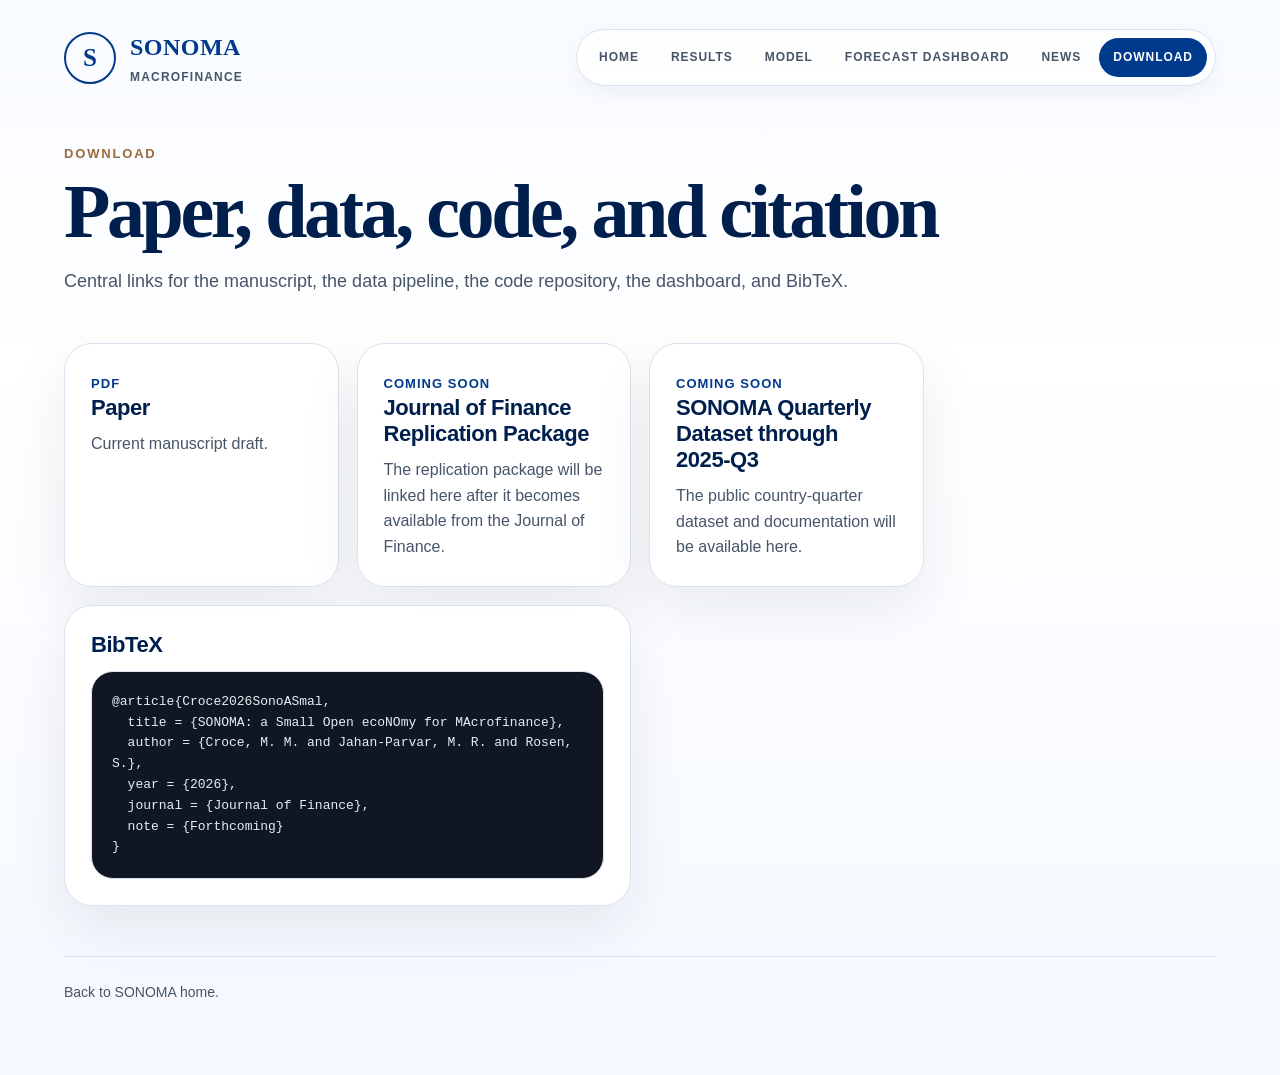
==== downloads/index.html @ 6013c74a "Initial SONOMA website" ====
<!doctype html>
<html lang="en">
<head><meta charset="utf-8"><meta name="viewport" content="width=device-width, initial-scale=1"><title>Download | SONOMA</title><link rel="icon" type="image/png" href="../assets/favicon.png"><link rel="shortcut icon" href="../assets/favicon.ico"><link rel="stylesheet" href="../styles.css"></head>
<body><main class="site-page">
  <header class="page-header"><a class="brand" href="../index.html"><span class="brand-mark">S</span><span><span class="brand-name">SONOMA</span><span class="brand-subtitle">Macrofinance</span></span></a><nav class="page-nav"><a href="../index.html">Home</a><a href="../results/index.html">Results</a><a href="../model/index.html">Model</a><a href="../plots/index.html">Forecast Dashboard</a><a href="../news/index.html">News</a><a href="index.html" aria-current="page">Download</a></nav></header>
  <section class="hero hero-full"><div class="hero-copy"><p class="eyebrow">Download</p><h1>Paper, data, code, and citation</h1><p class="intro">Central links for the manuscript, the data pipeline, the code repository, the dashboard, and BibTeX.</p></div></section>
  <section class="section"><div class="grid-4"><a class="download-card" href="../assets/SONOMA_ALL_PAGES.pdf"><span class="label">PDF</span><h3>Paper</h3><p>Current manuscript draft.</p></a><article class="download-card"><span class="label">Coming Soon</span><h3>Journal of Finance Replication Package</h3><p>The replication package will be linked here after it becomes available from the Journal of Finance.</p></article><article class="download-card"><span class="label">Coming Soon</span><h3>SONOMA Quarterly Dataset through 2025-Q3</h3><p>The public country-quarter dataset and documentation will be available here.</p></article><article class="download-card citation-card" aria-labelledby="bibtex-title"><h3 id="bibtex-title">BibTeX</h3><pre class="bibtex"><code>@article{Croce2026SonoASmal,
  title = {SONOMA: a Small Open ecoNOmy for MAcrofinance},
  author = {Croce, M. M. and Jahan-Parvar, M. R. and Rosen, S.},
  year = {2026},
  journal = {Journal of Finance},
  note = {Forthcoming}
}</code></pre></article></div></section>
  <footer class="footer">Back to <a href="../index.html">SONOMA home</a>.</footer>
</main></body></html>
---- styles.css ----
:root {
  --blue: #003a8c;
  --blue-dark: #001f4d;
  --blue-soft: #eef4ff;
  --green: #1f7a3f;
  --ink: #0f172a;
  --muted: #475569;
  --line: #d9e2ef;
  --paper: #ffffff;
  --accent: #9b6a3c;
  --accent-soft: #f7efe6;
  --bg: linear-gradient(180deg, #f8fbff 0%, #ffffff 34%, #f4f8ff 100%);
  --shadow: 0 22px 60px rgba(15, 23, 42, 0.08);
}

* { box-sizing: border-box; }
html { scroll-behavior: smooth; }
body {
  margin: 0;
  font-family: "Avenir Next", "Avenir Next LT Pro", -apple-system, BlinkMacSystemFont, "Segoe UI", Arial, sans-serif;
  color: var(--ink);
  background: var(--bg);
  line-height: 1.6;
}
a { color: inherit; text-decoration: none; }
img { display: block; max-width: 100%; }

.site-page { max-width: 1200px; margin: 0 auto; padding: 28px 24px 72px; }
.page-header { display: flex; justify-content: space-between; align-items: center; gap: 20px; margin-bottom: 44px; }
.brand { display: inline-flex; align-items: center; gap: 14px; color: var(--blue); }
.brand-mark { display: grid; width: 52px; height: 52px; place-items: center; border: 2px solid var(--blue); border-radius: 50%; font-family: Georgia, serif; font-size: 25px; font-weight: 700; }
.brand-name { font-family: Georgia, serif; font-size: 24px; font-weight: 700; letter-spacing: 0.02em; }
.brand-subtitle { display: block; margin-top: 2px; color: var(--muted); font-size: 12px; font-weight: 800; letter-spacing: 0.1em; text-transform: uppercase; }
.page-nav { display: inline-flex; align-items: center; gap: 4px; border: 1px solid var(--line); border-radius: 999px; padding: 8px; background: rgba(255, 255, 255, 0.88); box-shadow: 0 8px 24px rgba(15, 23, 42, 0.05); }
.page-nav a { padding: 10px 14px; border-radius: 999px; color: var(--muted); font-size: 12px; font-weight: 800; letter-spacing: 0.08em; text-transform: uppercase; white-space: nowrap; }
.page-nav a[aria-current="page"] { background: var(--blue); color: var(--paper); }

.hero { display: grid; grid-template-columns: minmax(0, 1.08fr) minmax(340px, 0.92fr); gap: 34px; align-items: end; margin-bottom: 34px; }
.hero-copy { padding: 12px 0; }
.hero-full { display: block; }
.hero-full .hero-copy { text-align: left; }
.hero-full .intro { max-width: none; margin-left: auto; margin-right: auto; }
.hero-full .button-row { justify-content: center; }
.model-intro .intro { max-width: none; }
.model-core-card { width: 100%; }
.model-core-card p:last-child { max-width: none; margin: 10px 0 0; color: var(--muted); font-size: 18px; line-height: 1.65; }
.home-overview { display: grid; grid-template-columns: minmax(0, 1fr); gap: 22px; }
.abstract-card .eyebrow { margin-bottom: 10px; }
.abstract-card h2 { margin-bottom: 18px; }
.eyebrow { margin: 0 0 10px; color: var(--accent); font-size: 13px; font-weight: 800; letter-spacing: 0.14em; text-transform: uppercase; }
h1 { margin: 0; color: var(--blue-dark); font-family: Georgia, serif; font-size: clamp(43px, 6.4vw, 76px); line-height: 0.98; letter-spacing: -0.045em; }
h2 { margin: 0; color: var(--blue-dark); font-family: Georgia, serif; font-size: clamp(28px, 3.6vw, 46px); line-height: 1.1; letter-spacing: -0.03em; }
h3 { margin: 0; color: var(--blue-dark); font-size: 22px; line-height: 1.18; letter-spacing: -0.02em; }
p { overflow-wrap: anywhere; }
.intro { max-width: 780px; margin: 18px 0 0; color: var(--muted); font-size: 18px; line-height: 1.65; }
.results-intro .intro { max-width: none; }

.hero-panel, .card, .figure-card, .callout, .download-card, .latest-news, .dashboard-card { border: 1px solid var(--line); border-radius: 28px; background: rgba(255, 255, 255, 0.96); box-shadow: var(--shadow); }
.hero-panel { padding: 26px; }
.metric-grid { display: grid; grid-template-columns: repeat(2, 1fr); gap: 14px; margin-top: 22px; }
.metric { border: 1px solid var(--line); border-radius: 20px; background: var(--paper); padding: 18px; }
.metric strong { display: block; color: var(--blue); font-size: 28px; line-height: 1; }
.metric span { display: block; margin-top: 8px; color: var(--muted); font-size: 13px; font-weight: 750; letter-spacing: 0.04em; text-transform: uppercase; }
.button-row { display: flex; flex-wrap: wrap; gap: 12px; margin-top: 26px; }
.button { display: inline-flex; align-items: center; justify-content: center; min-height: 44px; border: 1px solid var(--blue); border-radius: 999px; padding: 10px 16px; color: var(--blue); font-size: 13px; font-weight: 800; letter-spacing: 0.06em; text-transform: uppercase; }
.button.primary { background: var(--blue); color: white; }

.section { margin-top: 34px; }
.section-head { display: flex; justify-content: space-between; align-items: end; gap: 24px; margin-bottom: 18px; }
.section-head p { max-width: 620px; margin: 0; color: var(--muted); }
.grid-2, .grid-3, .grid-4 { display: grid; gap: 18px; }
.grid-2 { grid-template-columns: repeat(2, minmax(0, 1fr)); }
.grid-3 { grid-template-columns: repeat(3, minmax(0, 1fr)); }
.grid-4 { grid-template-columns: repeat(4, minmax(0, 1fr)); }
.card, .download-card { padding: 26px; }
.card p, .download-card p { margin: 10px 0 0; color: var(--muted); }
.meta { color: var(--accent); font-size: 12px; font-weight: 800; letter-spacing: 0.1em; text-transform: uppercase; }
.author-card { min-height: 150px; overflow: hidden; }
.author-card h3 { margin-top: 10px; }
.author-photo { width: calc(100% + 52px); max-width: none; height: 230px; margin: -26px -26px 22px; object-fit: cover; object-position: center top; border-bottom: 1px solid var(--line); }
.latest-news { padding: 26px; }
.results-list { display: grid; gap: 38px; }
.result-fact-card { display: grid; grid-template-columns: minmax(250px, 0.34fr) minmax(0, 0.66fr); gap: 24px; align-items: center; padding: 26px; }
.result-fact-card .figure-card { box-shadow: none; }
.result-fact-card .figure-card figcaption { font-size: 13px; }
.result-fact-card .figure-card img { width: 100%; max-height: 460px; object-fit: contain; background: #fff; }
.result-fact-card .result-figure-wide img { max-height: 520px; }
.result-fact-card .result-figure-extra-wide img { max-height: 620px; }
.result-fact-copy p:last-child { margin: 12px 0 0; color: var(--muted); }
.result-fact-copy h3 { margin-top: 8px; font-size: 26px; }
.result-fact-card:nth-child(even) .result-fact-copy { order: 2; }
.result-fact-card:nth-child(even) .figure-card { order: 1; }
.result-fact-card.figure-dominant { grid-template-columns: 1fr; }
.result-fact-card.figure-dominant .result-fact-copy, .result-fact-card.figure-dominant .figure-card { order: initial; }
.result-fact-card.result-side-figure { grid-template-columns: minmax(250px, 0.32fr) minmax(0, 0.68fr); }
.result-fact-card.result-side-figure .result-fact-copy { order: 1; }
.result-fact-card.result-side-figure .figure-card { order: 2; }
.result-fact-card .result-figure-side img { max-height: 440px; }
.latest-news-head { display: flex; justify-content: space-between; align-items: center; gap: 16px; margin-bottom: 8px; }
.latest-news-head .eyebrow { margin: 0; }
.latest-news-head a { color: var(--blue); font-size: 12px; font-weight: 850; letter-spacing: 0.08em; text-transform: uppercase; }
.news-mini-list { display: grid; gap: 0; margin-top: 18px; border-top: 1px solid var(--line); }
.news-mini { display: grid; grid-template-columns: 92px 1fr; gap: 18px; padding: 16px 0; border-bottom: 1px solid var(--line); }
.news-mini time { color: var(--accent); font-size: 12px; font-weight: 850; letter-spacing: 0.08em; text-transform: uppercase; }
.news-mini span { color: var(--muted); font-size: 15px; line-height: 1.45; }
.figure-card { overflow: hidden; margin: 0; }
.figure-card img { width: 100%; background: white; }
.figure-card figcaption { border-top: 1px solid var(--line); padding: 15px 18px; color: var(--muted); font-size: 14px; font-weight: 700; }
.split { display: grid; grid-template-columns: 0.94fr 1.06fr; gap: 22px; align-items: start; }
.callout { padding: 26px; background: linear-gradient(135deg, #ffffff, #f7fbff); }
.callout p { color: var(--muted); }
.shock-number { display: grid; width: 38px; height: 38px; place-items: center; margin-bottom: 14px; border-radius: 999px; background: var(--blue-soft); color: var(--blue); font-weight: 850; }
.download-card { display: block; min-height: 158px; }
.citation-card { grid-column: span 2; min-width: 0; }
.citation-card .bibtex { margin-bottom: 0; white-space: pre-wrap; overflow-wrap: anywhere; }
.dashboard-launch { display: grid; grid-template-columns: minmax(0, 0.95fr) minmax(340px, 1.05fr); gap: 34px; align-items: center; min-height: calc(100vh - 150px); }
.dashboard-card { padding: 34px; }
.dashboard-card h2 { margin-top: 10px; }
.dashboard-card p { color: var(--muted); }
.download-card .label { color: var(--blue); font-size: 13px; font-weight: 850; letter-spacing: 0.08em; text-transform: uppercase; }
.bibtex { overflow-x: auto; border: 1px solid var(--line); border-radius: 22px; background: #101723; color: #e7edf4; padding: 20px; }
.footer { margin-top: 50px; border-top: 1px solid var(--line); padding-top: 24px; color: var(--muted); font-size: 14px; }

@media (max-width: 980px) {
  .page-header, .hero, .split, .dashboard-launch { grid-template-columns: 1fr; }
  .page-header { display: grid; justify-content: stretch; }
  .page-nav { justify-content: center; flex-wrap: wrap; border-radius: 24px; }
  .grid-2, .grid-3, .grid-4 { grid-template-columns: 1fr; }
  .citation-card { grid-column: auto; }
  .result-fact-card { grid-template-columns: 1fr; }
  .result-fact-card.result-side-figure { grid-template-columns: 1fr; }
  .result-fact-card:nth-child(even) .result-fact-copy, .result-fact-card:nth-child(even) .figure-card { order: initial; }
  .dashboard-launch { min-height: auto; }
}

@media (max-width: 640px) {
  .site-page { padding: 20px 16px 52px; }
  .brand { justify-content: center; }
  .brand-name { font-size: 20px; }
  .page-nav a { flex: 1 1 auto; text-align: center; }
  .metric-grid { grid-template-columns: 1fr; }
  .button-row { flex-direction: column; }
  .button { width: 100%; }
}
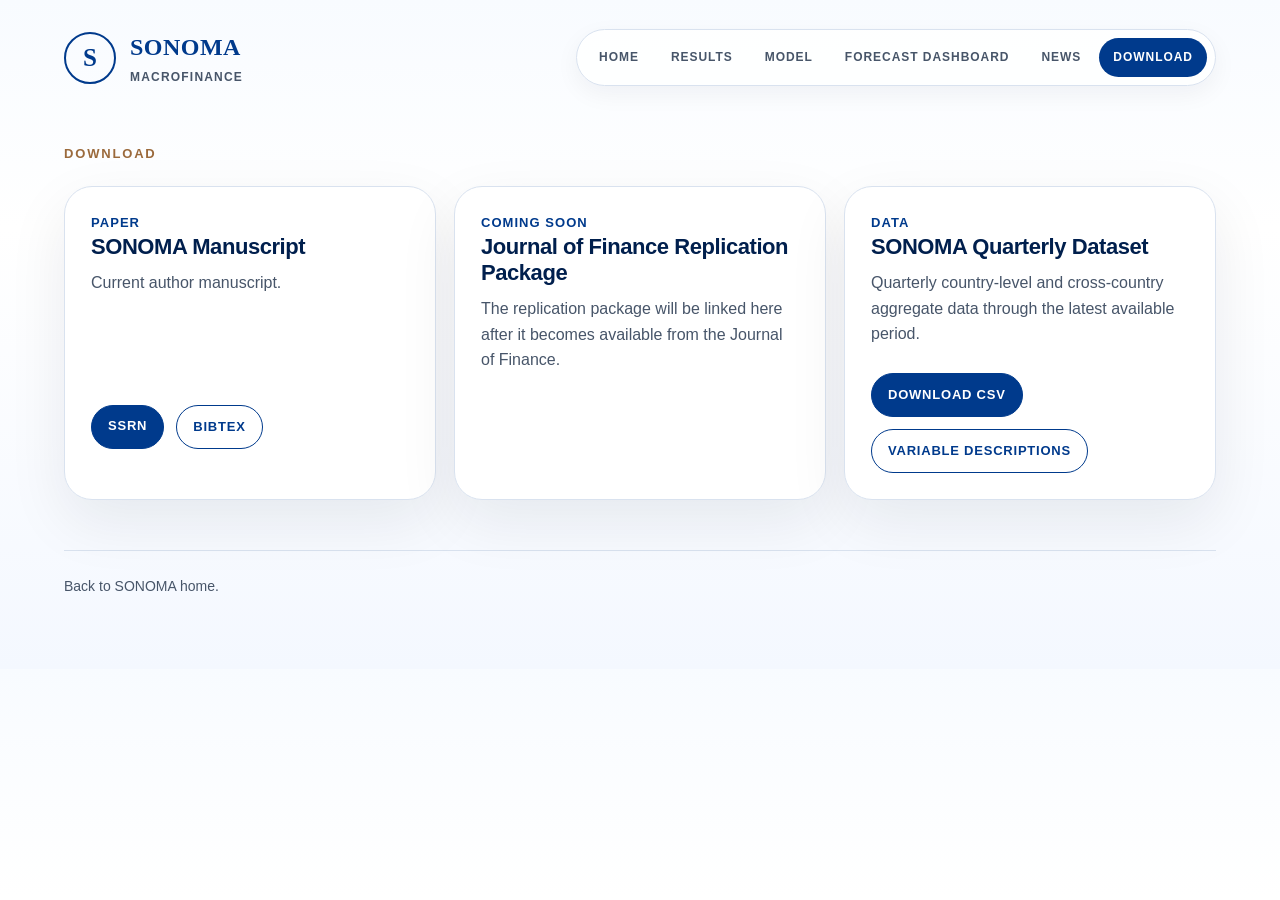
==== commit f487850f: "Update forecast page and public data downloads" ====
--- a/downloads/index.html
+++ b/downloads/index.html
@@ -3,13 +3,57 @@
 <head><meta charset="utf-8"><meta name="viewport" content="width=device-width, initial-scale=1"><title>Download | SONOMA</title><link rel="icon" type="image/png" href="../assets/favicon.png"><link rel="shortcut icon" href="../assets/favicon.ico"><link rel="stylesheet" href="../styles.css"></head>
 <body><main class="site-page">
   <header class="page-header"><a class="brand" href="../index.html"><span class="brand-mark">S</span><span><span class="brand-name">SONOMA</span><span class="brand-subtitle">Macrofinance</span></span></a><nav class="page-nav"><a href="../index.html">Home</a><a href="../results/index.html">Results</a><a href="../model/index.html">Model</a><a href="../plots/index.html">Forecast Dashboard</a><a href="../news/index.html">News</a><a href="index.html" aria-current="page">Download</a></nav></header>
-  <section class="hero hero-full"><div class="hero-copy"><p class="eyebrow">Download</p><h1>Paper, data, code, and citation</h1><p class="intro">Central links for the manuscript, the data pipeline, the code repository, the dashboard, and BibTeX.</p></div></section>
-  <section class="section"><div class="grid-4"><a class="download-card" href="../assets/SONOMA_ALL_PAGES.pdf"><span class="label">PDF</span><h3>Paper</h3><p>Current manuscript draft.</p></a><article class="download-card"><span class="label">Coming Soon</span><h3>Journal of Finance Replication Package</h3><p>The replication package will be linked here after it becomes available from the Journal of Finance.</p></article><article class="download-card"><span class="label">Coming Soon</span><h3>SONOMA Quarterly Dataset through 2025-Q3</h3><p>The public country-quarter dataset and documentation will be available here.</p></article><article class="download-card citation-card" aria-labelledby="bibtex-title"><h3 id="bibtex-title">BibTeX</h3><pre class="bibtex"><code>@article{Croce2026SonoASmal,
+  <section class="hero hero-full downloads-hero"><div class="hero-copy"><p class="eyebrow">Download</p></div></section>
+  <section class="section downloads-section"><div class="grid-3 downloads-grid">
+    <article class="download-card"><span class="label">Paper</span><h3>SONOMA Manuscript</h3><p>Current author manuscript.</p><div class="button-row"><a class="button primary" href="https://papers.ssrn.com/sol3/papers.cfm?abstract_id=3288963" target="_blank" rel="noopener noreferrer">SSRN</a><button class="button" id="copy-bibtex" type="button">BibTeX</button></div><span class="copy-feedback" id="bibtex-feedback" role="status" aria-live="polite"></span></article>
+    <article class="download-card"><span class="label">Coming Soon</span><h3>Journal of Finance Replication Package</h3><p>The replication package will be linked here after it becomes available from the Journal of Finance.</p></article>
+    <article class="download-card"><span class="label">Data</span><h3>SONOMA Quarterly Dataset</h3><p>Quarterly country-level and cross-country aggregate data through the latest available period.</p><div class="button-row"><a class="button primary" href="../data/sonoma_country_quarterly_2025Q3.csv" target="_blank" rel="noopener noreferrer">Download CSV</a><a class="button" href="../data/README.md" target="_blank" rel="noopener noreferrer">Variable descriptions</a></div></article>
+  </div></section>
+  <footer class="footer">Back to <a href="../index.html">SONOMA home</a>.</footer>
+</main>
+<script>
+  (() => {
+    const citation = `@article{CroceEtAl2026SONOMA,
   title = {SONOMA: a Small Open ecoNOmy for MAcrofinance},
   author = {Croce, M. M. and Jahan-Parvar, M. R. and Rosen, S.},
   year = {2026},
   journal = {Journal of Finance},
   note = {Forthcoming}
-}</code></pre></article></div></section>
-  <footer class="footer">Back to <a href="../index.html">SONOMA home</a>.</footer>
-</main></body></html>
+}`;
+    const button = document.getElementById("copy-bibtex");
+    const feedback = document.getElementById("bibtex-feedback");
+
+    const copyCitation = async () => {
+      if (navigator.clipboard && window.isSecureContext) {
+        await navigator.clipboard.writeText(citation);
+        return;
+      }
+
+      const textarea = document.createElement("textarea");
+      textarea.value = citation;
+      textarea.setAttribute("readonly", "");
+      textarea.style.position = "fixed";
+      textarea.style.opacity = "0";
+      document.body.appendChild(textarea);
+      textarea.select();
+      const copied = document.execCommand("copy");
+      textarea.remove();
+      if (!copied) throw new Error("Clipboard copy failed");
+    };
+
+    button.addEventListener("click", async () => {
+      try {
+        await copyCitation();
+        button.textContent = "Copied";
+        feedback.textContent = "BibTeX copied";
+        window.setTimeout(() => {
+          button.textContent = "BibTeX";
+          feedback.textContent = "";
+        }, 2500);
+      } catch (error) {
+        feedback.textContent = "Copy failed";
+      }
+    });
+  })();
+</script>
+</body></html>
--- a/styles.css
+++ b/styles.css
@@ -113,10 +113,21 @@
 .download-card { display: block; min-height: 158px; }
 .citation-card { grid-column: span 2; min-width: 0; }
 .citation-card .bibtex { margin-bottom: 0; white-space: pre-wrap; overflow-wrap: anywhere; }
+.downloads-hero { margin-bottom: 0; }
+.downloads-hero .hero-copy { padding-bottom: 0; }
+.downloads-section { margin-top: 22px; }
+.downloads-grid .download-card { display: flex; min-height: 250px; flex-direction: column; }
+.downloads-grid .button-row { margin-top: auto; padding-top: 26px; }
+.downloads-grid button.button { cursor: pointer; background: transparent; font-family: inherit; }
+.copy-feedback { min-height: 1.2em; margin-top: 10px; color: var(--accent); font-size: 12px; font-weight: 800; letter-spacing: 0.06em; text-transform: uppercase; }
 .dashboard-launch { display: grid; grid-template-columns: minmax(0, 0.95fr) minmax(340px, 1.05fr); gap: 34px; align-items: center; min-height: calc(100vh - 150px); }
 .dashboard-card { padding: 34px; }
 .dashboard-card h2 { margin-top: 10px; }
 .dashboard-card p { color: var(--muted); }
+.dashboard-launch-unified { display: block; width: 100%; min-height: auto; }
+.dashboard-card-unified { width: 100%; max-width: none; margin-inline: auto; padding: clamp(36px, 6vw, 68px); }
+.dashboard-card-unified .eyebrow { color: var(--accent); }
+.dashboard-card-unified .intro { max-width: none; }
 .download-card .label { color: var(--blue); font-size: 13px; font-weight: 850; letter-spacing: 0.08em; text-transform: uppercase; }
 .bibtex { overflow-x: auto; border: 1px solid var(--line); border-radius: 22px; background: #101723; color: #e7edf4; padding: 20px; }
 .footer { margin-top: 50px; border-top: 1px solid var(--line); padding-top: 24px; color: var(--muted); font-size: 14px; }
